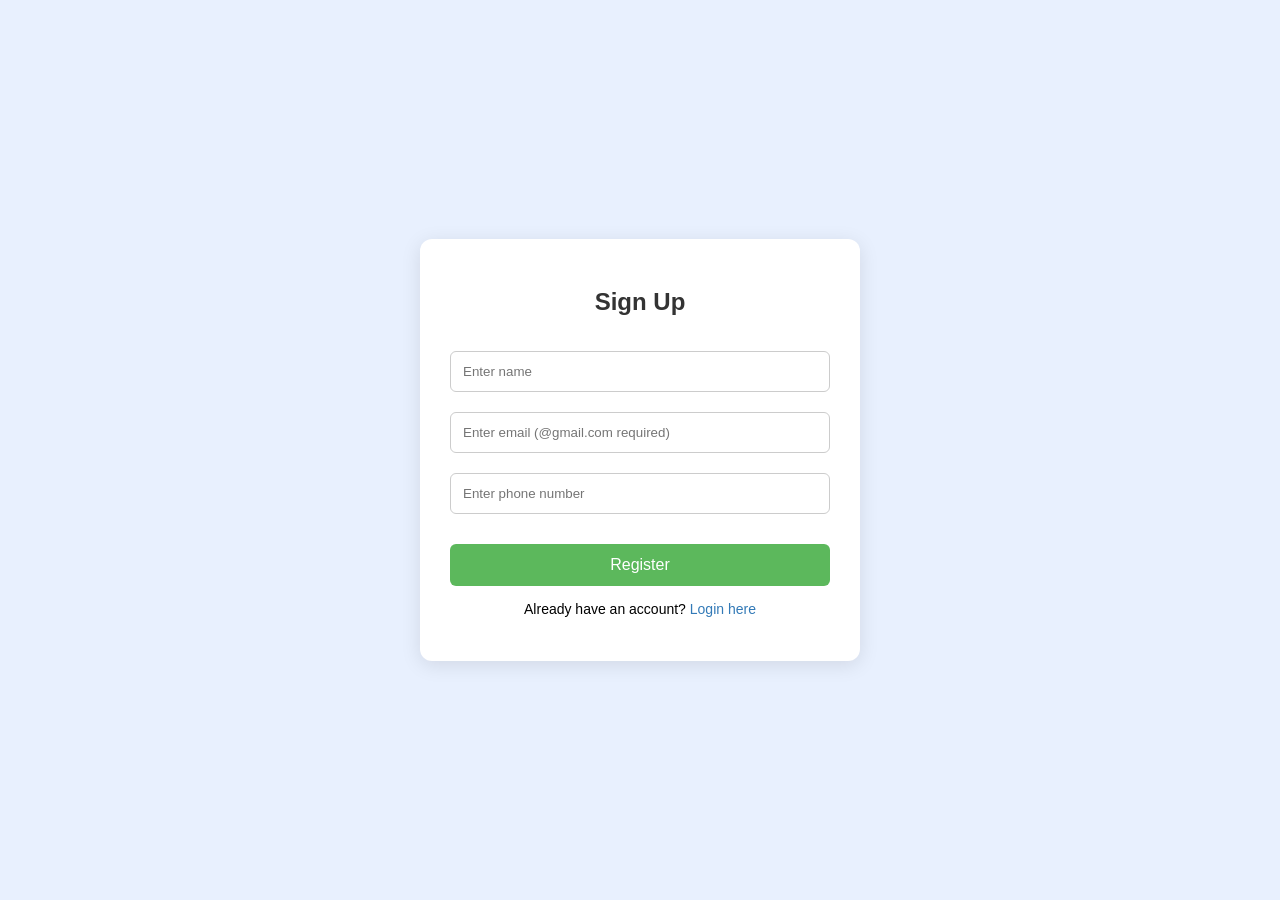
==== SPLITWISE-EQUALLY/src/main/resources/static/signup.html @ a9f0d120 "first commit" ====
<!DOCTYPE html>
<html lang="en">
<head>
    <meta charset="UTF-8">
    <title>Signup</title>
    <link rel="stylesheet" href="auth.css"> </head>
<body>
<div class="auth-container">
    <h2>Sign Up</h2>
    <input type="text" id="name" placeholder="Enter name" required>
    <input type="email" id="email" placeholder="Enter email (@gmail.com required)" required>
    <input type="text" id="phone" placeholder="Enter phone number" required>
    <button onclick="signup()">Register</button>
    <p id="signup-msg" class="message-area"></p>
    <p>Already have an account? <a href="login.html">Login here</a></p>
</div>
<script src="signup.js"></script>
</body>
</html>
---- SPLITWISE-EQUALLY/src/main/resources/static/auth.css ----
/* auth.css */
body {
    font-family: 'Segoe UI', Tahoma, Geneva, Verdana, sans-serif;
    background-color: #e8f0fe;
    display: flex;
    justify-content: center;
    align-items: center;
    min-height: 100vh;
    margin: 0;
}

.auth-container {
    width: 100%;
    max-width: 380px;
    padding: 30px;
    border-radius: 12px;
    background: #fff;
    box-shadow: 0 4px 20px rgba(0, 0, 0, 0.1);
}

h2 {
    text-align: center;
    color: #333;
    margin-bottom: 25px;
}

input {
    width: 100%;
    margin: 10px 0;
    padding: 12px;
    border: 1px solid #ccc;
    border-radius: 6px;
    box-sizing: border-box;
}

button {
    width: 100%;
    margin-top: 20px;
    padding: 12px;
    background-color: #5cb85c;
    color: white;
    border: none;
    border-radius: 6px;
    cursor: pointer;
    font-size: 16px;
    transition: background-color 0.3s;
}

button:hover {
    background-color: #4cae4c;
}

.message-area {
    text-align: center;
    margin-top: 15px;
    font-weight: bold;
}

p {
    text-align: center;
    margin-top: 15px;
    font-size: 14px;
}

a {
    color: #337ab7;
    text-decoration: none;
}
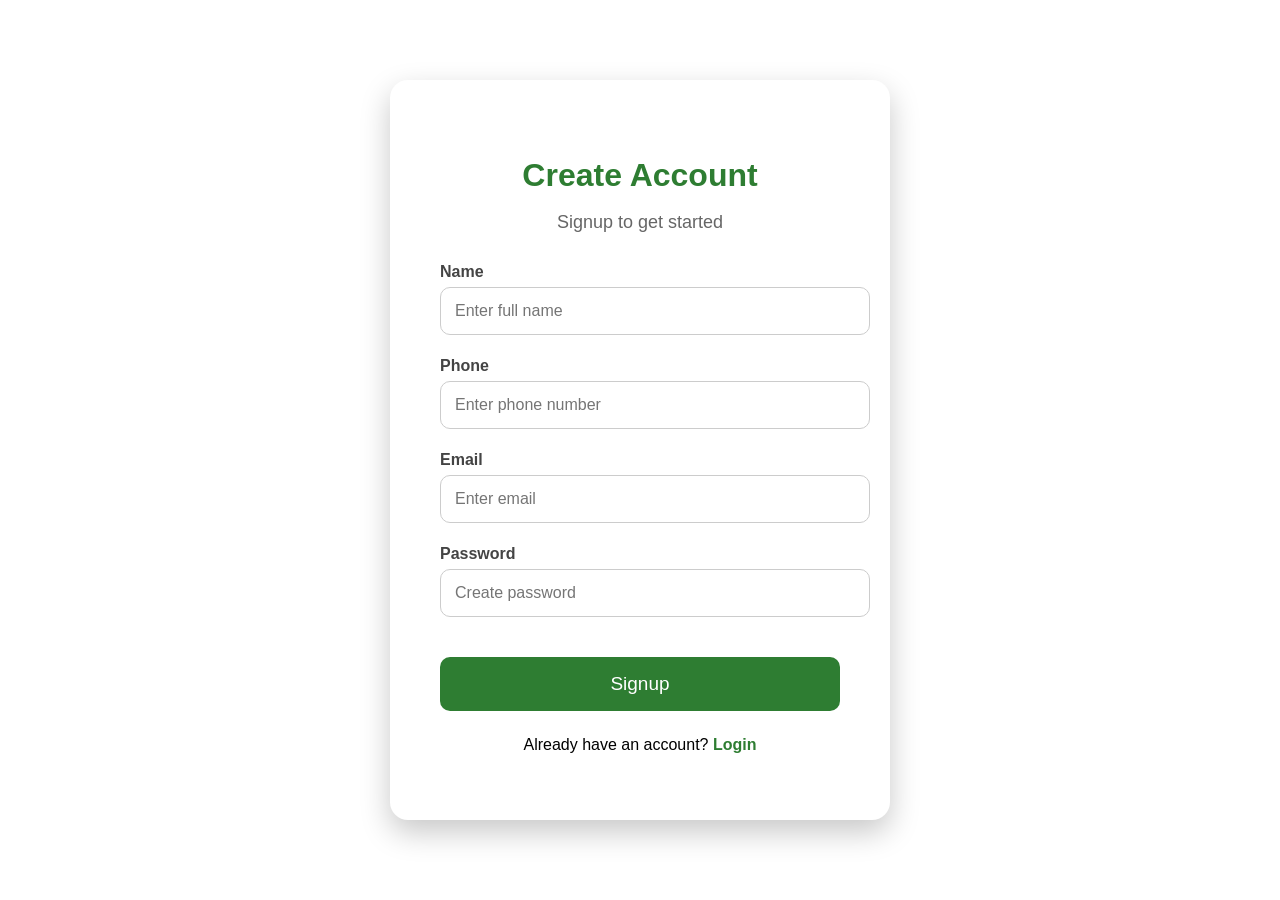
==== commit c0cb5f4d: "frontend added with minor change in backend" ====
--- a/SPLITWISE-EQUALLY/src/main/resources/static/signup.html
+++ b/SPLITWISE-EQUALLY/src/main/resources/static/signup.html
@@ -1,19 +1,46 @@
 <!DOCTYPE html>
 <html lang="en">
 <head>
-    <meta charset="UTF-8">
-    <title>Signup</title>
-    <link rel="stylesheet" href="auth.css"> </head>
+  <meta charset="UTF-8">
+  <title>Signup | Splitwise</title>
+  <link rel="stylesheet" href="css/styles.css">
+</head>
 <body>
+
 <div class="auth-container">
-    <h2>Sign Up</h2>
-    <input type="text" id="name" placeholder="Enter name" required>
-    <input type="email" id="email" placeholder="Enter email (@gmail.com required)" required>
-    <input type="text" id="phone" placeholder="Enter phone number" required>
-    <button onclick="signup()">Register</button>
-    <p id="signup-msg" class="message-area"></p>
-    <p>Already have an account? <a href="login.html">Login here</a></p>
+  <div class="auth-card">
+    <h2 class="title">Create Account</h2>
+    <p class="subtitle">Signup to get started</p>
+
+    <div class="input-group">
+      <label>Name</label>
+      <input type="text" id="name" placeholder="Enter full name">
+    </div>
+
+    <div class="input-group">
+      <label>Phone</label>
+      <input type="text" id="phone" placeholder="Enter phone number">
+    </div>
+
+    <div class="input-group">
+      <label>Email</label>
+      <input type="email" id="email" placeholder="Enter email">
+    </div>
+
+    <div class="input-group">
+      <label>Password</label>
+      <input type="password" id="password" placeholder="Create password">
+    </div>
+
+    <button class="primary-btn" onclick="signup()">Signup</button>
+
+    <p class="switch-text">
+      Already have an account?
+      <a href="index.html">Login</a>
+    </p>
+  </div>
 </div>
-<script src="signup.js"></script>
+
+<script src="js/signup.js"></script>
 </body>
-</html>+</html>
--- a/SPLITWISE-EQUALLY/src/main/resources/static/css/styles.css
+++ b/SPLITWISE-EQUALLY/src/main/resources/static/css/styles.css
@@ -0,0 +1,116 @@
+/* Background */
+body {
+    margin: 0;
+       padding: 0;
+       font-family: "Inter", Arial, sans-serif;
+       background: #ffffff;     /* ✅ White background */
+       min-height: 100vh;
+       display: flex;
+       justify-content: center;
+       align-items: center;
+}
+
+/* Larger main container */
+.auth-container {
+    width: 100%;
+    max-width: 500px; /* Wider card */
+}
+
+/* White Card */
+.auth-card {
+    background: #ffffff;
+    padding: 50px;             /* Increased padding */
+    border-radius: 18px;       /* Rounded */
+    min-height: 480px;         /* Bigger card */
+    box-shadow: 0 12px 30px rgba(0, 0, 0, 0.22);
+    animation: fadeIn 0.6s ease-in-out;
+}
+
+/* Fade animation */
+@keyframes fadeIn {
+    from { opacity: 0; transform: translateY(20px); }
+    to   { opacity: 1; transform: translateY(0); }
+}
+
+/* Heading */
+.title {
+    font-size: 32px;
+    font-weight: 700;
+    text-align: center;
+    margin-bottom: 10px;
+    color: #2e7d32;
+}
+
+.subtitle {
+    text-align: center;
+    color: #666;
+    font-size: 18px;
+    margin-bottom: 30px;
+}
+
+/* Input fields */
+.input-group {
+    margin-bottom: 22px; /* More space between fields */
+}
+
+.input-group:last-of-type {
+    margin-bottom: 40px; /* ✅ Proper gap before Login/Signup button */
+}
+
+.input-group label {
+    font-size: 16px;
+    font-weight: 600;
+    display: block;
+    margin-bottom: 6px;
+    color: #444;
+}
+
+.input-group input {
+    width: 100%;
+    padding: 14px;       /* Bigger input height */
+    border-radius: 10px;
+    border: 1px solid #ccc;
+    outline: none;
+    font-size: 16px;
+    transition: 0.2s;
+}
+
+.input-group input:focus {
+    border-color: #4CAF50;
+    box-shadow: 0 0 4px rgba(76, 175, 80, 0.4);
+}
+
+/* Button */
+.primary-btn {
+    width: 100%;
+    padding: 16px;
+    background: #2e7d32;
+    color: white;
+    border: none;
+    border-radius: 10px;
+    font-size: 19px;
+    cursor: pointer;
+    transition: 0.25s;
+}
+
+.primary-btn:hover {
+    background: #256b28;
+    transform: translateY(-3px);
+}
+
+/* Signup/Login switch text */
+.switch-text {
+    text-align: center;
+    margin-top: 25px;
+    font-size: 16px;
+}
+
+.switch-text a {
+    color: #2e7d32;
+    font-weight: bold;
+    text-decoration: none;
+}
+
+.switch-text a:hover {
+    text-decoration: underline;
+}
